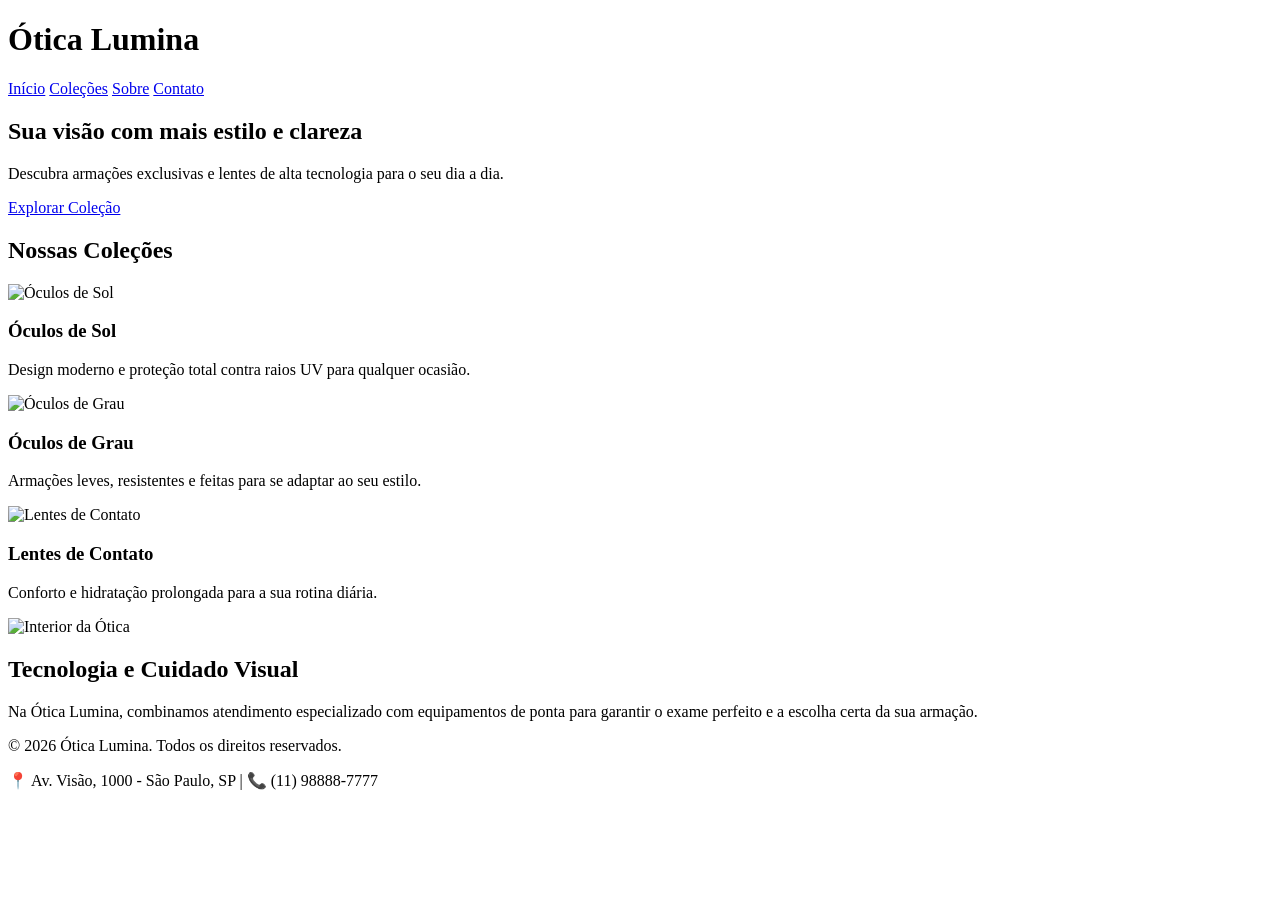
==== index.html @ 1900708f "inicio" ====
<!DOCTYPE html>
<html lang="pt-BR">
<head>
    <meta charset="UTF-8">
    <meta name="viewport" content="width=device-width, initial-scale=1.0">
    <title>Ótica Lumina - Estilo e Visão</title>
    <link rel="stylesheet" href="style.css">
</head>
<body>

    <header class="header">
        <div class="logo">
            <h1>Ótica <span>Lumina</span></h1>
        </div>
        <nav class="nav">
            <a href="#inicio">Início</a>
            <a href="#colecao">Coleções</a>
            <a href="#sobre">Sobre</a>
            <a href="#contato">Contato</a>
        </nav>
    </header>

    <section class="hero" id="inicio">
        <div class="hero-overlay"></div>
        <div class="hero-content">
            <h2>Sua visão com mais estilo e clareza</h2>
            <p>Descubra armações exclusivas e lentes de alta tecnologia para o seu dia a dia.</p>
            <a href="#colecao" class="btn">Explorar Coleção</a>
        </div>
    </section>

    <section class="container" id="colecao">
        <h2 class="title">Nossas Coleções</h2>
        
        <div class="grid-cards">
            <article class="card">
                <div class="card-img-container">
                    <img src="https://images.unsplash.com/photo-1511499767150-a48a237f0083?auto=format&fit=crop&w=600&q=80" alt="Óculos de Sol">
                </div>
                <div class="card-body">
                    <h3>Óculos de Sol</h3>
                    <p>Design moderno e proteção total contra raios UV para qualquer ocasião.</p>
                </div>
            </article>

            <article class="card">
                <div class="card-img-container">
                    <img src="https://images.unsplash.com/photo-1591076482161-42ce6da69f67?auto=format&fit=crop&w=600&q=80" alt="Óculos de Grau">
                </div>
                <div class="card-body">
                    <h3>Óculos de Grau</h3>
                    <p>Armações leves, resistentes e feitas para se adaptar ao seu estilo.</p>
                </div>
            </article>

            <article class="card">
                <div class="card-img-container">
                    <img src="https://images.unsplash.com/photo-1584308666744-24d5c474f2ae?auto=format&fit=crop&w=600&q=80" alt="Lentes de Contato">
                </div>
                <div class="card-body">
                    <h3>Lentes de Contato</h3>
                    <p>Conforto e hidratação prolongada para a sua rotina diária.</p>
                </div>
            </article>
        </div>
    </section>

    <section class="container sobre-section" id="sobre">
        <div class="sobre-img">
            <img src="https://images.unsplash.com/photo-1577803645773-f96470509666?auto=format&fit=crop&w=800&q=80" alt="Interior da Ótica">
        </div>
        <div class="sobre-info">
            <h2>Tecnologia e Cuidado Visual</h2>
            <p>Na Ótica Lumina, combinamos atendimento especializado com equipamentos de ponta para garantir o exame perfeito e a escolha certa da sua armação.</p>
        </div>
    </section>

    <footer class="footer" id="contato">
        <p>&copy; 2026 Ótica Lumina. Todos os direitos reservados.</p>
        <p>📍 Av. Visão, 1000 - São Paulo, SP | 📞 (11) 98888-7777</p>
    </footer>

</body>
</html>
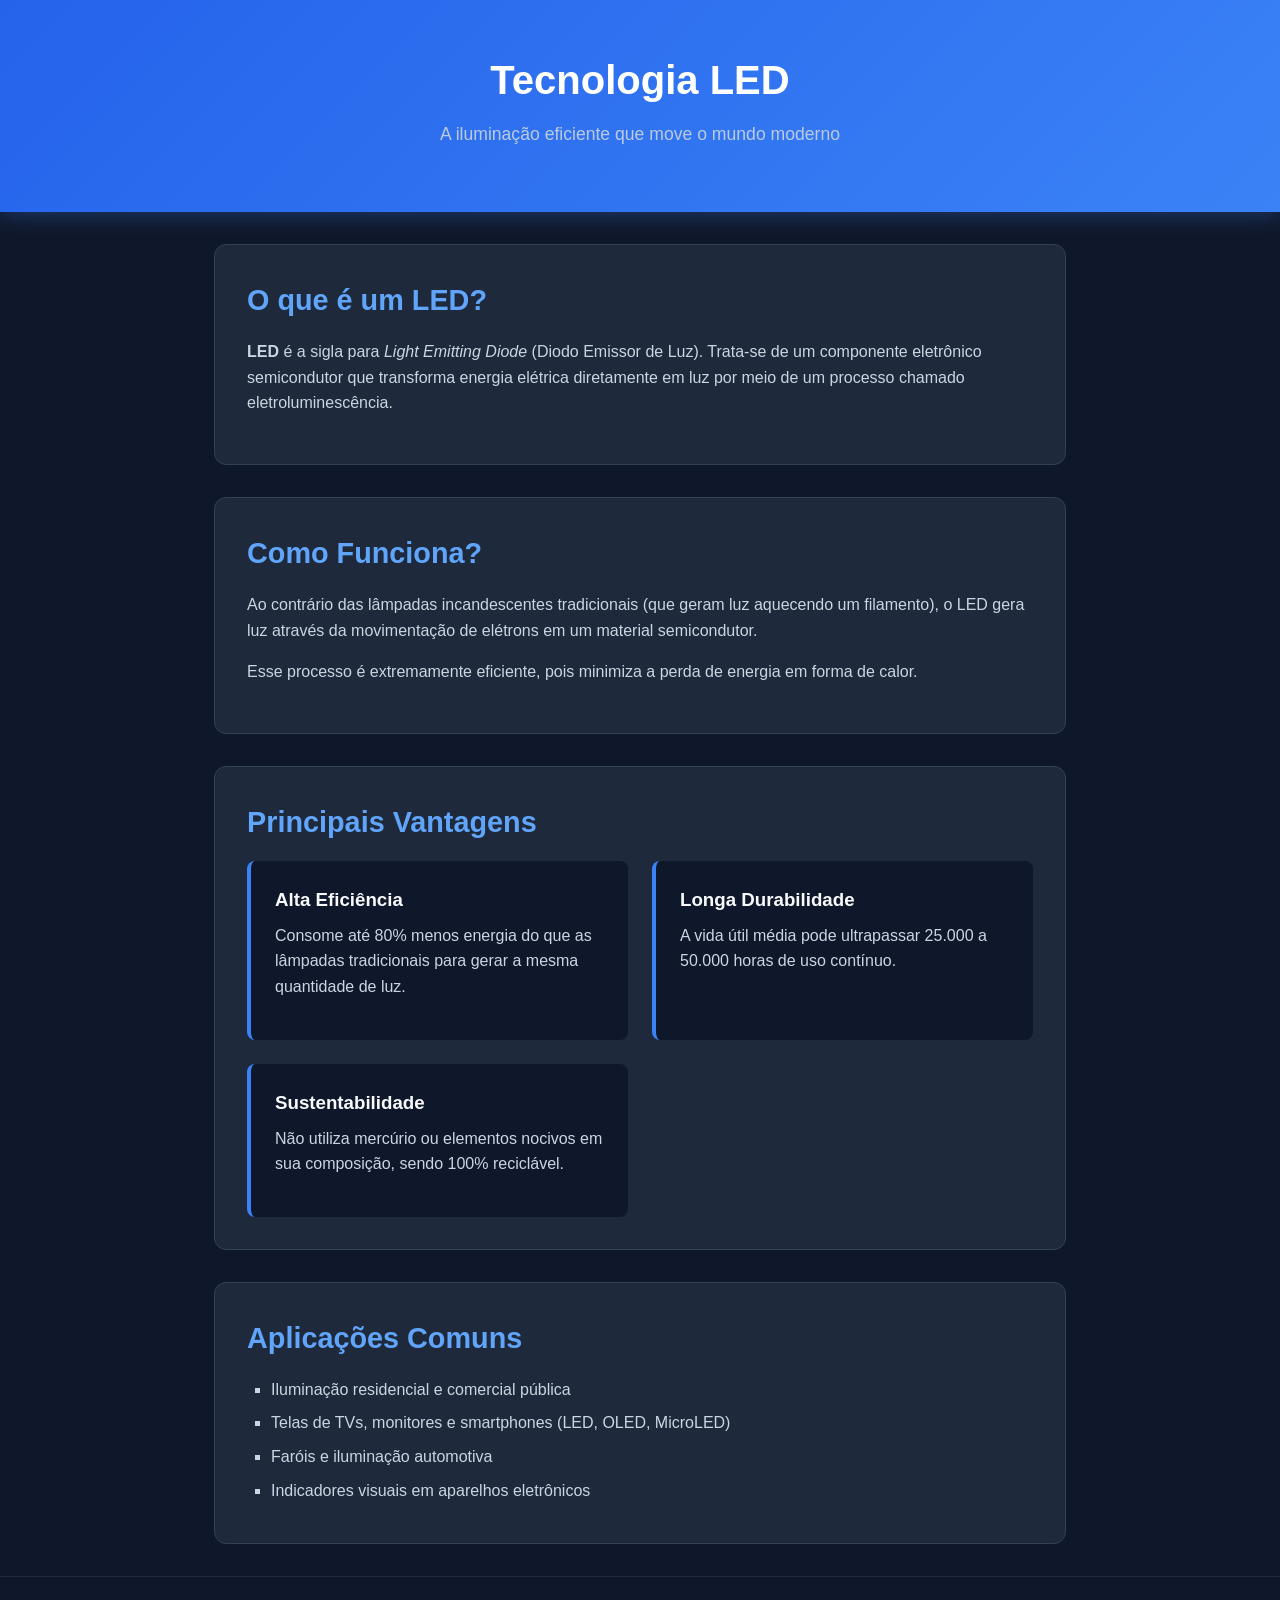
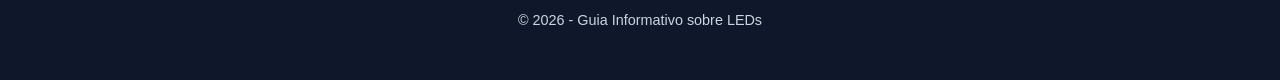
==== commit f0359db1: "inicio" ====
--- a/index.html
+++ b/index.html
@@ -3,81 +3,153 @@
 <head>
     <meta charset="UTF-8">
     <meta name="viewport" content="width=device-width, initial-scale=1.0">
-    <title>Ótica Lumina - Estilo e Visão</title>
-    <link rel="stylesheet" href="style.css">
+    <title>Tudo Sobre LED</title>
+    <style>
+        * {
+            margin: 0;
+            padding: 0;
+            box-sizing: border-box;
+            font-family: 'Segoe UI', Tahoma, Geneva, Verdana, sans-serif;
+        }
+
+        body {
+            background-color: #0f172a;
+            color: #f8fafc;
+            line-height: 1.6;
+        }
+
+        header {
+            background: linear-gradient(135deg, #2563eb, #3b82f6);
+            padding: 3rem 1rem;
+            text-align: center;
+            box-shadow: 0 4px 20px rgba(59, 130, 246, 0.3);
+        }
+
+        header h1 {
+            font-size: 2.5rem;
+            margin-bottom: 0.5rem;
+            color: #ffffff;
+        }
+
+        header p {
+            font-size: 1.1rem;
+            opacity: 0.9;
+        }
+
+        container {
+            max-width: 900px;
+            margin: 2rem auto;
+            padding: 0 1.5rem;
+            display: block;
+        }
+
+        section {
+            background-color: #1e293b;
+            padding: 2rem;
+            margin-bottom: 2rem;
+            border-radius: 12px;
+            border: 1px solid #334155;
+        }
+
+        h2 {
+            color: #60a5fa;
+            margin-bottom: 1rem;
+            font-size: 1.8rem;
+        }
+
+        p {
+            margin-bottom: 1rem;
+            color: #cbd5e1;
+        }
+
+        ul {
+            list-style-type: square;
+            margin-left: 1.5rem;
+            color: #cbd5e1;
+        }
+
+        li {
+            margin-bottom: 0.5rem;
+        }
+
+        .cards-grid {
+            display: grid;
+            grid-template-columns: repeat(auto-fit, minmax(250px, 1fr));
+            gap: 1.5rem;
+            margin-top: 1rem;
+        }
+
+        .card {
+            background-color: #0f172a;
+            padding: 1.5rem;
+            border-radius: 8px;
+            border-left: 4px solid #3b82f6;
+        }
+
+        .card h3 {
+            color: #f8fafc;
+            margin-bottom: 0.5rem;
+        }
+
+        footer {
+            text-align: center;
+            padding: 2rem;
+            color: #64748b;
+            font-size: 0.9rem;
+            border-top: 1px solid #1e293b;
+        }
+    </style>
 </head>
 <body>
 
-    <header class="header">
-        <div class="logo">
-            <h1>Ótica <span>Lumina</span></h1>
-        </div>
-        <nav class="nav">
-            <a href="#inicio">Início</a>
-            <a href="#colecao">Coleções</a>
-            <a href="#sobre">Sobre</a>
-            <a href="#contato">Contato</a>
-        </nav>
+    <header>
+        <h1>Tecnologia LED</h1>
+        <p>A iluminação eficiente que move o mundo moderno</p>
     </header>
 
-    <section class="hero" id="inicio">
-        <div class="hero-overlay"></div>
-        <div class="hero-content">
-            <h2>Sua visão com mais estilo e clareza</h2>
-            <p>Descubra armações exclusivas e lentes de alta tecnologia para o seu dia a dia.</p>
-            <a href="#colecao" class="btn">Explorar Coleção</a>
-        </div>
-    </section>
+    <container>
+        <section>
+            <h2>O que é um LED?</h2>
+            <p><strong>LED</strong> é a sigla para <em>Light Emitting Diode</em> (Diodo Emissor de Luz). Trata-se de um componente eletrônico semicondutor que transforma energia elétrica diretamente em luz por meio de um processo chamado eletroluminescência.</p>
+        </section>
 
-    <section class="container" id="colecao">
-        <h2 class="title">Nossas Coleções</h2>
-        
-        <div class="grid-cards">
-            <article class="card">
-                <div class="card-img-container">
-                    <img src="https://images.unsplash.com/photo-1511499767150-a48a237f0083?auto=format&fit=crop&w=600&q=80" alt="Óculos de Sol">
+        <section>
+            <h2>Como Funciona?</h2>
+            <p>Ao contrário das lâmpadas incandescentes tradicionais (que geram luz aquecendo um filamento), o LED gera luz através da movimentação de elétrons em um material semicondutor.</p>
+            <p>Esse processo é extremamente eficiente, pois minimiza a perda de energia em forma de calor.</p>
+        </section>
+
+        <section>
+            <h2>Principais Vantagens</h2>
+            <div class="cards-grid">
+                <div class="card">
+                    <h3>Alta Eficiência</h3>
+                    <p>Consome até 80% menos energia do que as lâmpadas tradicionais para gerar a mesma quantidade de luz.</p>
                 </div>
-                <div class="card-body">
-                    <h3>Óculos de Sol</h3>
-                    <p>Design moderno e proteção total contra raios UV para qualquer ocasião.</p>
+                <div class="card">
+                    <h3>Longa Durabilidade</h3>
+                    <p>A vida útil média pode ultrapassar 25.000 a 50.000 horas de uso contínuo.</p>
                 </div>
-            </article>
+                <div class="card">
+                    <h3>Sustentabilidade</h3>
+                    <p>Não utiliza mercúrio ou elementos nocivos em sua composição, sendo 100% reciclável.</p>
+                </div>
+            </div>
+        </section>
 
-            <article class="card">
-                <div class="card-img-container">
-                    <img src="https://images.unsplash.com/photo-1591076482161-42ce6da69f67?auto=format&fit=crop&w=600&q=80" alt="Óculos de Grau">
-                </div>
-                <div class="card-body">
-                    <h3>Óculos de Grau</h3>
-                    <p>Armações leves, resistentes e feitas para se adaptar ao seu estilo.</p>
-                </div>
-            </article>
+        <section>
+            <h2>Aplicações Comuns</h2>
+            <ul>
+                <li>Iluminação residencial e comercial pública</li>
+                <li>Telas de TVs, monitores e smartphones (LED, OLED, MicroLED)</li>
+                <li>Faróis e iluminação automotiva</li>
+                <li>Indicadores visuais em aparelhos eletrônicos</li>
+            </ul>
+        </section>
+    </container>
 
-            <article class="card">
-                <div class="card-img-container">
-                    <img src="https://images.unsplash.com/photo-1584308666744-24d5c474f2ae?auto=format&fit=crop&w=600&q=80" alt="Lentes de Contato">
-                </div>
-                <div class="card-body">
-                    <h3>Lentes de Contato</h3>
-                    <p>Conforto e hidratação prolongada para a sua rotina diária.</p>
-                </div>
-            </article>
-        </div>
-    </section>
-
-    <section class="container sobre-section" id="sobre">
-        <div class="sobre-img">
-            <img src="https://images.unsplash.com/photo-1577803645773-f96470509666?auto=format&fit=crop&w=800&q=80" alt="Interior da Ótica">
-        </div>
-        <div class="sobre-info">
-            <h2>Tecnologia e Cuidado Visual</h2>
-            <p>Na Ótica Lumina, combinamos atendimento especializado com equipamentos de ponta para garantir o exame perfeito e a escolha certa da sua armação.</p>
-        </div>
-    </section>
-
-    <footer class="footer" id="contato">
-        <p>&copy; 2026 Ótica Lumina. Todos os direitos reservados.</p>
-        <p>📍 Av. Visão, 1000 - São Paulo, SP | 📞 (11) 98888-7777</p>
+    <footer>
+        <p>&copy; 2026 - Guia Informativo sobre LEDs</p>
     </footer>
 
 </body>
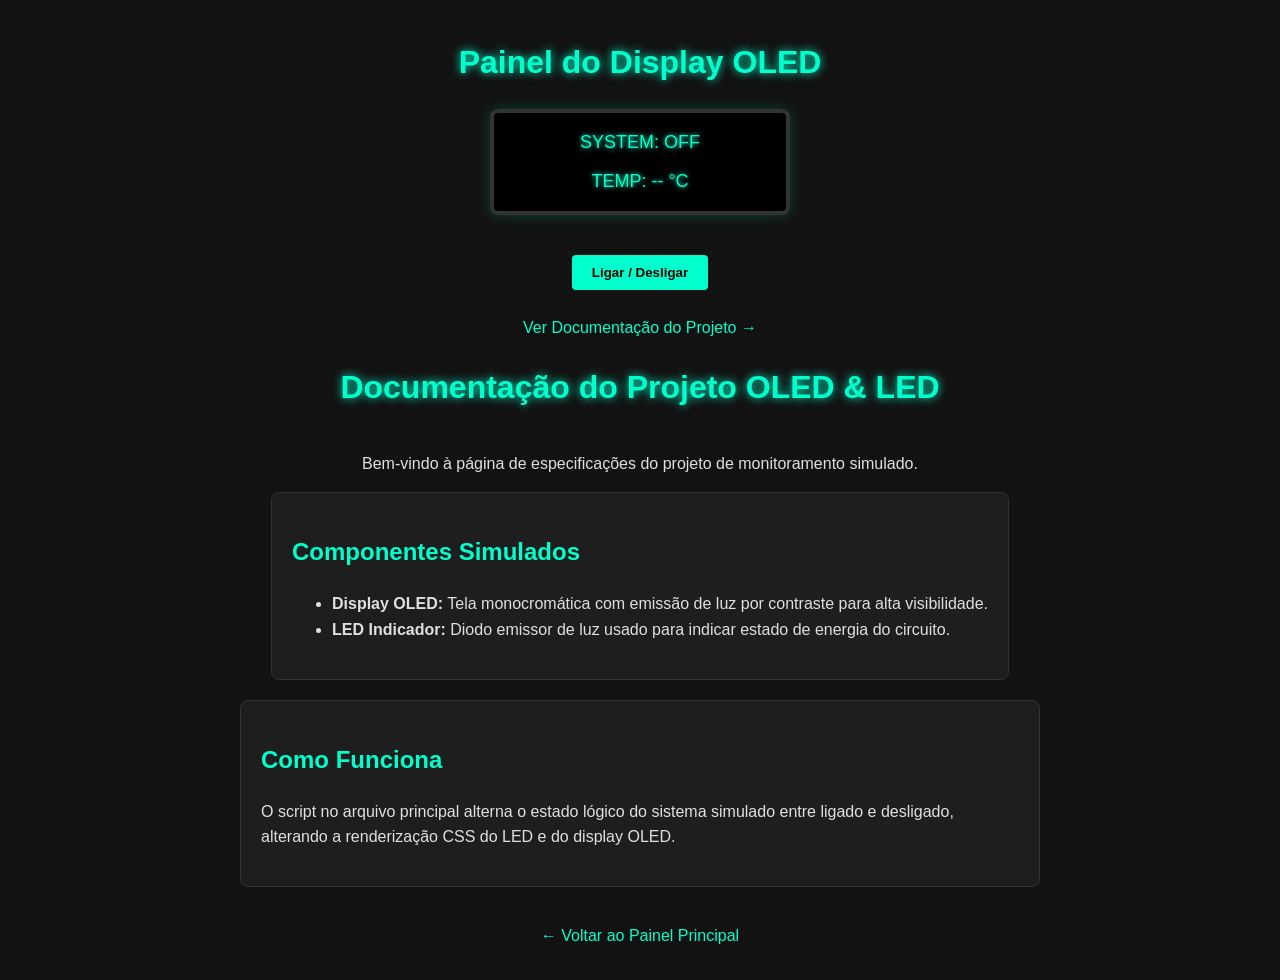
==== commit 064c5e8f: "inicio" ====
--- a/index.html
+++ b/index.html
@@ -1,156 +1,192 @@
 <!DOCTYPE html>
 <html lang="pt-BR">
 <head>
-    <meta charset="UTF-8">
-    <meta name="viewport" content="width=device-width, initial-scale=1.0">
-    <title>Tudo Sobre LED</title>
-    <style>
-        * {
-            margin: 0;
-            padding: 0;
-            box-sizing: border-box;
-            font-family: 'Segoe UI', Tahoma, Geneva, Verdana, sans-serif;
-        }
+  <meta charset="UTF-8">
+  <meta name="viewport" content="width=device-width, initial-scale=1.0">
+  <title>Simulador LED / OLED</title>
+  <style>
+    body {
+      background-color: #121212;
+      color: #ffffff;
+      font-family: 'Courier New', Courier, monospace;
+      display: flex;
+      flex-direction: column;
+      align-items: center;
+      justify-content: center;
+      height: 100vh;
+      margin: 0;
+    }
 
-        body {
-            background-color: #0f172a;
-            color: #f8fafc;
-            line-height: 1.6;
-        }
+    h1 {
+      color: #00ffcc;
+      text-shadow: 0 0 10px #00ffcc;
+    }
 
-        header {
-            background: linear-gradient(135deg, #2563eb, #3b82f6);
-            padding: 3rem 1rem;
-            text-align: center;
-            box-shadow: 0 4px 20px rgba(59, 130, 246, 0.3);
-        }
+    /* Simulação da Tela OLED */
+    .oled-screen {
+      width: 300px;
+      height: 150px;
+      background-color: #000000;
+      border: 4px solid #333;
+      border-radius: 8px;
+      box-shadow: 0 0 15px rgba(0, 255, 204, 0.2);
+      display: flex;
+      flex-direction: column;
+      justify-content: center;
+      align-items: center;
+      padding: 10px;
+      box-sizing: border-box;
+    }
 
-        header h1 {
-            font-size: 2.5rem;
-            margin-bottom: 0.5rem;
-            color: #ffffff;
-        }
+    .oled-text {
+      color: #00ffcc;
+      font-size: 18px;
+      text-shadow: 0 0 5px #00ffcc;
+      margin: 5px 0;
+    }
 
-        header p {
-            font-size: 1.1rem;
-            opacity: 0.9;
-        }
+    /* Simulação do LED */
+    .led-indicator {
+      width: 25px;
+      height: 25px;
+      border-radius: 50%;
+      background-color: #333;
+      margin-top: 15px;
+      transition: background-color 0.3s, box-shadow 0.3s;
+    }
 
-        container {
-            max-width: 900px;
-            margin: 2rem auto;
-            padding: 0 1.5rem;
-            display: block;
-        }
+    .led-on {
+      background-color: #ff0055;
+      box-shadow: 0 0 15px #ff0055, 0 0 30px #ff0055;
+    }
 
-        section {
-            background-color: #1e293b;
-            padding: 2rem;
-            margin-bottom: 2rem;
-            border-radius: 12px;
-            border: 1px solid #334155;
-        }
+    .controls {
+      margin-top: 20px;
+    }
 
-        h2 {
-            color: #60a5fa;
-            margin-bottom: 1rem;
-            font-size: 1.8rem;
-        }
+    button {
+      background-color: #00ffcc;
+      border: none;
+      color: #000;
+      padding: 10px 20px;
+      font-weight: bold;
+      cursor: pointer;
+      border-radius: 4px;
+      margin: 5px;
+    }
 
-        p {
-            margin-bottom: 1rem;
-            color: #cbd5e1;
-        }
+    button:hover {
+      background-color: #00cca3;
+    }
 
-        ul {
-            list-style-type: square;
-            margin-left: 1.5rem;
-            color: #cbd5e1;
-        }
-
-        li {
-            margin-bottom: 0.5rem;
-        }
-
-        .cards-grid {
-            display: grid;
-            grid-template-columns: repeat(auto-fit, minmax(250px, 1fr));
-            gap: 1.5rem;
-            margin-top: 1rem;
-        }
-
-        .card {
-            background-color: #0f172a;
-            padding: 1.5rem;
-            border-radius: 8px;
-            border-left: 4px solid #3b82f6;
-        }
-
-        .card h3 {
-            color: #f8fafc;
-            margin-bottom: 0.5rem;
-        }
-
-        footer {
-            text-align: center;
-            padding: 2rem;
-            color: #64748b;
-            font-size: 0.9rem;
-            border-top: 1px solid #1e293b;
-        }
-    </style>
+    a {
+      color: #888;
+      margin-top: 20px;
+      text-decoration: none;
+    }
+    
+    a:hover {
+      color: #fff;
+    }
+  </style>
 </head>
 <body>
 
-    <header>
-        <h1>Tecnologia LED</h1>
-        <p>A iluminação eficiente que move o mundo moderno</p>
-    </header>
+  <h1>Painel do Display OLED</h1>
 
-    <container>
-        <section>
-            <h2>O que é um LED?</h2>
-            <p><strong>LED</strong> é a sigla para <em>Light Emitting Diode</em> (Diodo Emissor de Luz). Trata-se de um componente eletrônico semicondutor que transforma energia elétrica diretamente em luz por meio de um processo chamado eletroluminescência.</p>
-        </section>
+  <div class="oled-screen">
+    <div class="oled-text" id="status-text">SYSTEM: OFF</div>
+    <div class="oled-text" id="temp-text">TEMP: -- °C</div>
+  </div>
 
-        <section>
-            <h2>Como Funciona?</h2>
-            <p>Ao contrário das lâmpadas incandescentes tradicionais (que geram luz aquecendo um filamento), o LED gera luz através da movimentação de elétrons em um material semicondutor.</p>
-            <p>Esse processo é extremamente eficiente, pois minimiza a perda de energia em forma de calor.</p>
-        </section>
+  <div class="led-indicator" id="led"></div>
 
-        <section>
-            <h2>Principais Vantagens</h2>
-            <div class="cards-grid">
-                <div class="card">
-                    <h3>Alta Eficiência</h3>
-                    <p>Consome até 80% menos energia do que as lâmpadas tradicionais para gerar a mesma quantidade de luz.</p>
-                </div>
-                <div class="card">
-                    <h3>Longa Durabilidade</h3>
-                    <p>A vida útil média pode ultrapassar 25.000 a 50.000 horas de uso contínuo.</p>
-                </div>
-                <div class="card">
-                    <h3>Sustentabilidade</h3>
-                    <p>Não utiliza mercúrio ou elementos nocivos em sua composição, sendo 100% reciclável.</p>
-                </div>
-            </div>
-        </section>
+  <div class="controls">
+    <button onclick="toggleSystem()">Ligar / Desligar</button>
+  </div>
 
-        <section>
-            <h2>Aplicações Comuns</h2>
-            <ul>
-                <li>Iluminação residencial e comercial pública</li>
-                <li>Telas de TVs, monitores e smartphones (LED, OLED, MicroLED)</li>
-                <li>Faróis e iluminação automotiva</li>
-                <li>Indicadores visuais em aparelhos eletrônicos</li>
-            </ul>
-        </section>
-    </container>
+  <a href="docs.html">Ver Documentação do Projeto →</a>
 
-    <footer>
-        <p>&copy; 2026 - Guia Informativo sobre LEDs</p>
-    </footer>
+  <script>
+    let isOn = false;
+
+    function toggleSystem() {
+      isOn = !isOn;
+      const statusText = document.getElementById('status-text');
+      const tempText = document.getElementById('temp-text');
+      const led = document.getElementById('led');
+
+      if (isOn) {
+        statusText.innerText = "SYSTEM: READY";
+        tempText.innerText = "TEMP: 24.5 °C";
+        led.classList.add('led-on');
+      } else {
+        statusText.innerText = "SYSTEM: OFF";
+        tempText.innerText = "TEMP: -- °C";
+        led.classList.remove('led-on');
+      }
+    }
+  </script>
+</body>
+</html>
+<!DOCTYPE html>
+<html lang="pt-BR">
+<head>
+  <meta charset="UTF-8">
+  <meta name="viewport" content="width=device-width, initial-scale=1.0">
+  <title>Documentação - Projeto LED/OLED</title>
+  <style>
+    body {
+      background-color: #121212;
+      color: #e0e0e0;
+      font-family: Arial, sans-serif;
+      max-width: 800px;
+      margin: 40px auto;
+      padding: 0 20px;
+      line-height: 1.6;
+    }
+
+    h1, h2 {
+      color: #00ffcc;
+    }
+
+    .card {
+      background-color: #1e1e1e;
+      border: 1px solid #333;
+      padding: 20px;
+      border-radius: 8px;
+      margin-bottom: 20px;
+    }
+
+    a {
+      color: #00ffcc;
+      text-decoration: none;
+    }
+
+    a:hover {
+      text-decoration: underline;
+    }
+  </style>
+</head>
+<body>
+
+  <h1>Documentação do Projeto OLED & LED</h1>
+  <p>Bem-vindo à página de especificações do projeto de monitoramento simulado.</p>
+
+  <div class="card">
+    <h2>Componentes Simulados</h2>
+    <ul>
+      <li><strong>Display OLED:</strong> Tela monocromática com emissão de luz por contraste para alta visibilidade.</li>
+      <li><strong>LED Indicador:</strong> Diodo emissor de luz usado para indicar estado de energia do circuito.</li>
+    </ul>
+  </div>
+
+  <div class="card">
+    <h2>Como Funciona</h2>
+    <p>O script no arquivo principal alterna o estado lógico do sistema simulado entre ligado e desligado, alterando a renderização CSS do LED e do display OLED.</p>
+  </div>
+
+  <p><a href="index.html">← Voltar ao Painel Principal</a></p>
 
 </body>
 </html>
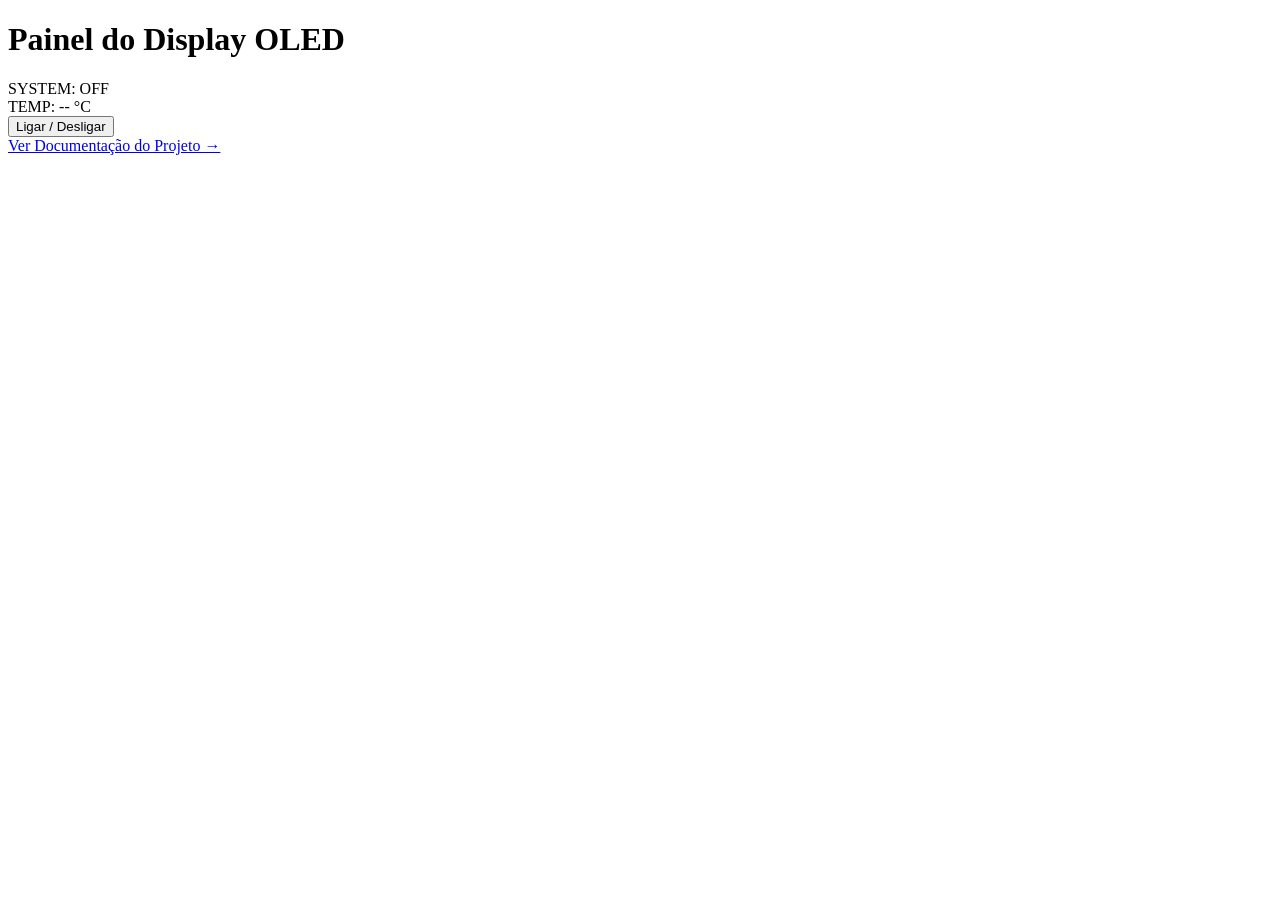
==== commit 39cc9887: "inicio" ====
--- a/index.html
+++ b/index.html
@@ -4,91 +4,7 @@
   <meta charset="UTF-8">
   <meta name="viewport" content="width=device-width, initial-scale=1.0">
   <title>Simulador LED / OLED</title>
-  <style>
-    body {
-      background-color: #121212;
-      color: #ffffff;
-      font-family: 'Courier New', Courier, monospace;
-      display: flex;
-      flex-direction: column;
-      align-items: center;
-      justify-content: center;
-      height: 100vh;
-      margin: 0;
-    }
-
-    h1 {
-      color: #00ffcc;
-      text-shadow: 0 0 10px #00ffcc;
-    }
-
-    /* Simulação da Tela OLED */
-    .oled-screen {
-      width: 300px;
-      height: 150px;
-      background-color: #000000;
-      border: 4px solid #333;
-      border-radius: 8px;
-      box-shadow: 0 0 15px rgba(0, 255, 204, 0.2);
-      display: flex;
-      flex-direction: column;
-      justify-content: center;
-      align-items: center;
-      padding: 10px;
-      box-sizing: border-box;
-    }
-
-    .oled-text {
-      color: #00ffcc;
-      font-size: 18px;
-      text-shadow: 0 0 5px #00ffcc;
-      margin: 5px 0;
-    }
-
-    /* Simulação do LED */
-    .led-indicator {
-      width: 25px;
-      height: 25px;
-      border-radius: 50%;
-      background-color: #333;
-      margin-top: 15px;
-      transition: background-color 0.3s, box-shadow 0.3s;
-    }
-
-    .led-on {
-      background-color: #ff0055;
-      box-shadow: 0 0 15px #ff0055, 0 0 30px #ff0055;
-    }
-
-    .controls {
-      margin-top: 20px;
-    }
-
-    button {
-      background-color: #00ffcc;
-      border: none;
-      color: #000;
-      padding: 10px 20px;
-      font-weight: bold;
-      cursor: pointer;
-      border-radius: 4px;
-      margin: 5px;
-    }
-
-    button:hover {
-      background-color: #00cca3;
-    }
-
-    a {
-      color: #888;
-      margin-top: 20px;
-      text-decoration: none;
-    }
-    
-    a:hover {
-      color: #fff;
-    }
-  </style>
+  <link rel="stylesheet" href="style.css">
 </head>
 <body>
 
@@ -102,91 +18,11 @@
   <div class="led-indicator" id="led"></div>
 
   <div class="controls">
-    <button onclick="toggleSystem()">Ligar / Desligar</button>
+    <button id="toggle-btn">Ligar / Desligar</button>
   </div>
 
-  <a href="docs.html">Ver Documentação do Projeto →</a>
+  <a href="docs.html" class="link-docs">Ver Documentação do Projeto →</a>
 
-  <script>
-    let isOn = false;
-
-    function toggleSystem() {
-      isOn = !isOn;
-      const statusText = document.getElementById('status-text');
-      const tempText = document.getElementById('temp-text');
-      const led = document.getElementById('led');
-
-      if (isOn) {
-        statusText.innerText = "SYSTEM: READY";
-        tempText.innerText = "TEMP: 24.5 °C";
-        led.classList.add('led-on');
-      } else {
-        statusText.innerText = "SYSTEM: OFF";
-        tempText.innerText = "TEMP: -- °C";
-        led.classList.remove('led-on');
-      }
-    }
-  </script>
-</body>
-</html>
-<!DOCTYPE html>
-<html lang="pt-BR">
-<head>
-  <meta charset="UTF-8">
-  <meta name="viewport" content="width=device-width, initial-scale=1.0">
-  <title>Documentação - Projeto LED/OLED</title>
-  <style>
-    body {
-      background-color: #121212;
-      color: #e0e0e0;
-      font-family: Arial, sans-serif;
-      max-width: 800px;
-      margin: 40px auto;
-      padding: 0 20px;
-      line-height: 1.6;
-    }
-
-    h1, h2 {
-      color: #00ffcc;
-    }
-
-    .card {
-      background-color: #1e1e1e;
-      border: 1px solid #333;
-      padding: 20px;
-      border-radius: 8px;
-      margin-bottom: 20px;
-    }
-
-    a {
-      color: #00ffcc;
-      text-decoration: none;
-    }
-
-    a:hover {
-      text-decoration: underline;
-    }
-  </style>
-</head>
-<body>
-
-  <h1>Documentação do Projeto OLED & LED</h1>
-  <p>Bem-vindo à página de especificações do projeto de monitoramento simulado.</p>
-
-  <div class="card">
-    <h2>Componentes Simulados</h2>
-    <ul>
-      <li><strong>Display OLED:</strong> Tela monocromática com emissão de luz por contraste para alta visibilidade.</li>
-      <li><strong>LED Indicador:</strong> Diodo emissor de luz usado para indicar estado de energia do circuito.</li>
-    </ul>
-  </div>
-
-  <div class="card">
-    <h2>Como Funciona</h2>
-    <p>O script no arquivo principal alterna o estado lógico do sistema simulado entre ligado e desligado, alterando a renderização CSS do LED e do display OLED.</p>
-  </div>
-
-  <p><a href="index.html">← Voltar ao Painel Principal</a></p>
-
+  <script src="script.js"></script>
 </body>
 </html>
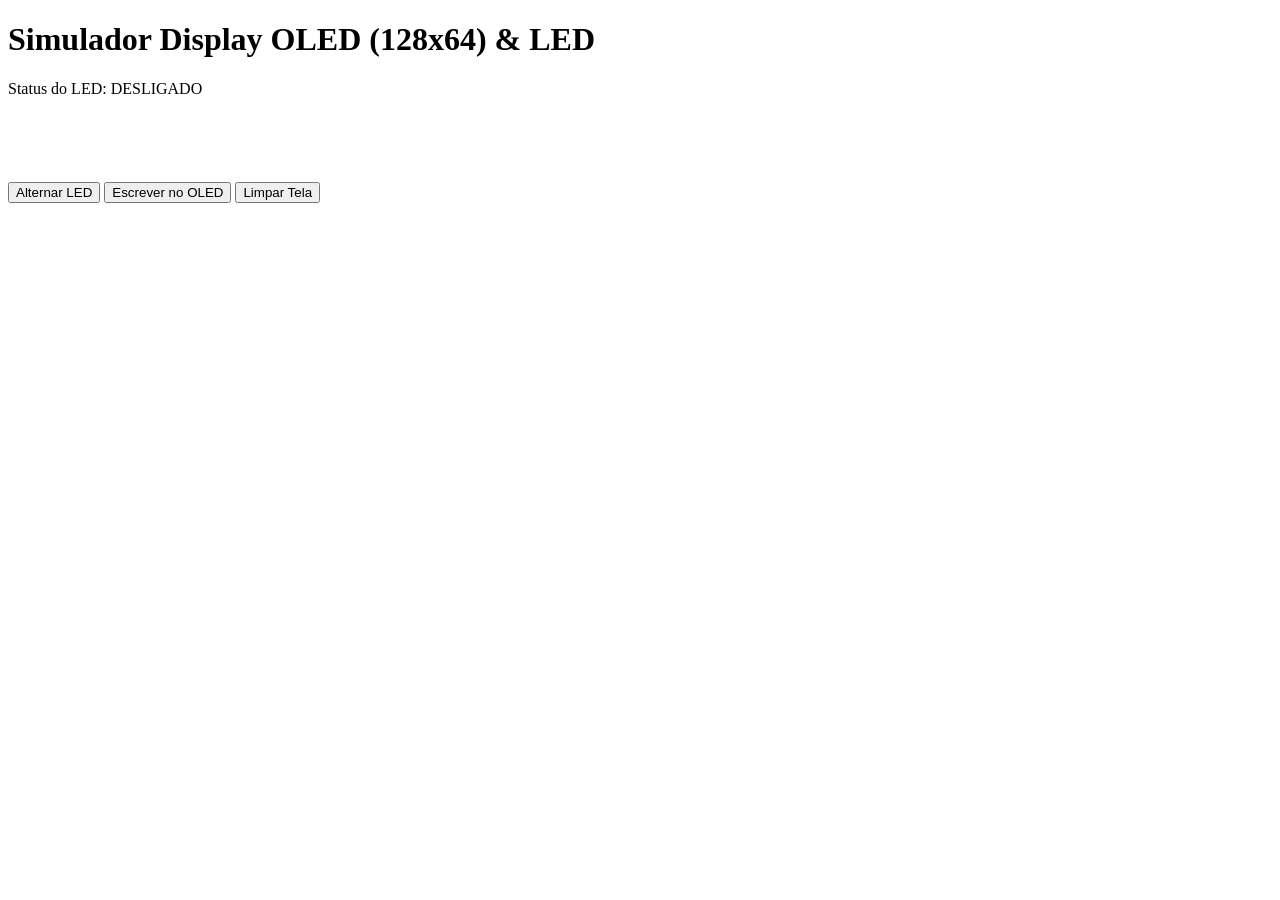
==== commit 5e6d9b2e: "." ====
--- a/index.html
+++ b/index.html
@@ -3,25 +3,30 @@
 <head>
   <meta charset="UTF-8">
   <meta name="viewport" content="width=device-width, initial-scale=1.0">
-  <title>Simulador LED / OLED</title>
+  <title>Simulador OLED & LED</title>
   <link rel="stylesheet" href="style.css">
 </head>
 <body>
+  <h1>Simulador Display OLED (128x64) & LED</h1>
 
-  <h1>Painel do Display OLED</h1>
+  <div class="container">
+    <!-- LED Físico Simulado -->
+    <div class="led-box">
+      <div id="led" class="led-off"></div>
+      <p>Status do LED: <span id="led-status">DESLIGADO</span></p>
+    </div>
 
-  <div class="oled-screen">
-    <div class="oled-text" id="status-text">SYSTEM: OFF</div>
-    <div class="oled-text" id="temp-text">TEMP: -- °C</div>
+    <!-- Tela OLED Simulada -->
+    <div class="oled-box">
+      <canvas id="oledScreen" width="128" height="64"></canvas>
+    </div>
   </div>
 
-  <div class="led-indicator" id="led"></div>
-
   <div class="controls">
-    <button id="toggle-btn">Ligar / Desligar</button>
+    <button onclick="toggleLED()">Alternar LED</button>
+    <button onclick="drawOLEDText()">Escrever no OLED</button>
+    <button onclick="clearOLED()">Limpar Tela</button>
   </div>
-
-  <a href="docs.html" class="link-docs">Ver Documentação do Projeto →</a>
 
   <script src="script.js"></script>
 </body>
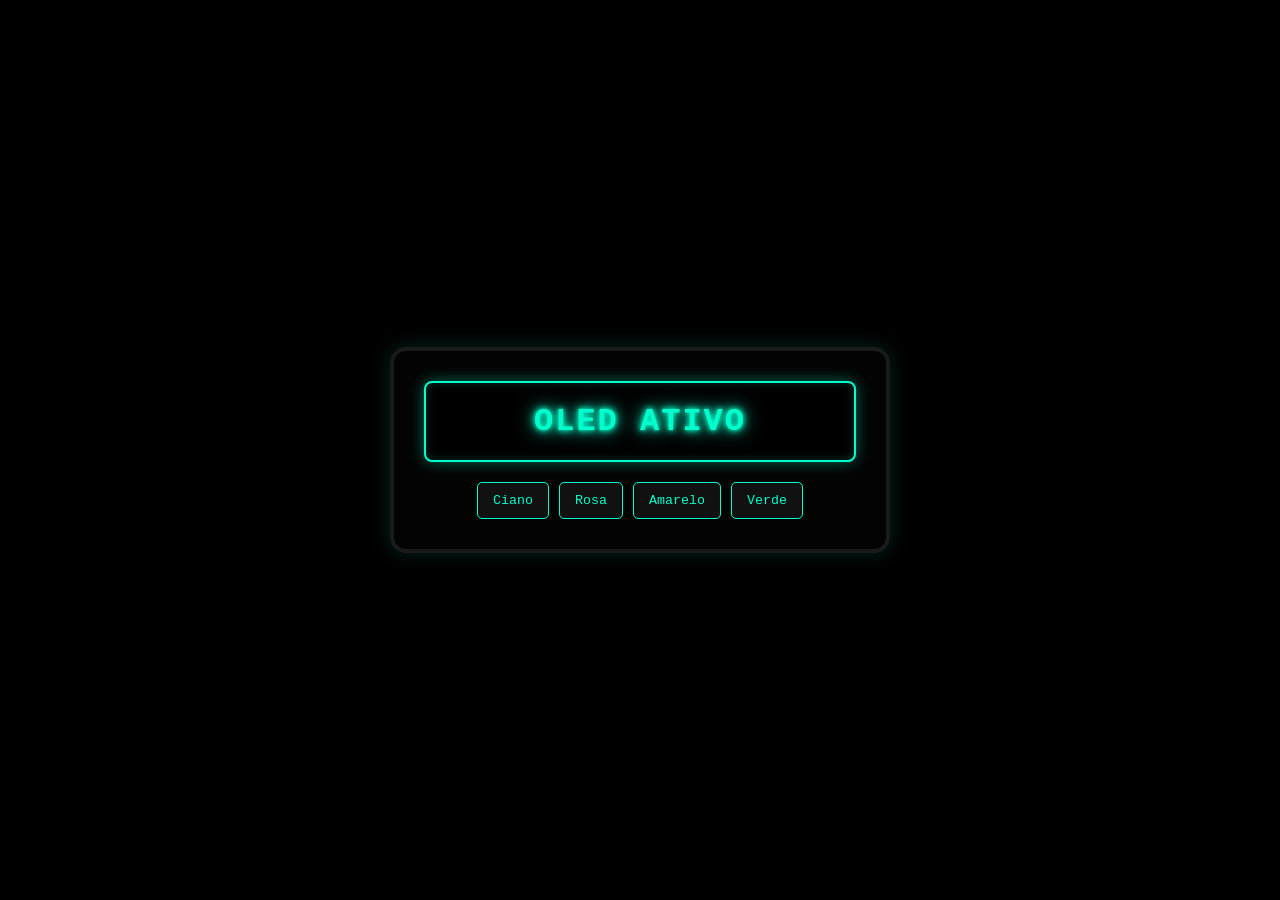
==== commit d9cc889b: "." ====
--- a/index.html
+++ b/index.html
@@ -3,31 +3,104 @@
 <head>
   <meta charset="UTF-8">
   <meta name="viewport" content="width=device-width, initial-scale=1.0">
-  <title>Simulador OLED & LED</title>
-  <link rel="stylesheet" href="style.css">
+  <title>Painel LED OLED</title>
+  <style>
+    * {
+      box-sizing: border-box;
+      margin: 0;
+      padding: 0;
+    }
+
+    body {
+      background-color: #000000; /* Preto absoluto para efeito OLED */
+      color: #ffffff;
+      font-family: 'Courier New', Courier, monospace;
+      display: flex;
+      flex-direction: column;
+      align-items: center;
+      justify-content: center;
+      min-height: 100vh;
+    }
+
+    .oled-container {
+      border: 4px solid #1a1a1a;
+      border-radius: 16px;
+      padding: 30px;
+      background-color: #030303;
+      box-shadow: 0 0 20px rgba(0, 255, 204, 0.15);
+      text-align: center;
+      max-width: 500px;
+      width: 90%;
+    }
+
+    /* Efeito de matriz de pontos do LED */
+    .led-screen {
+      background-color: #000;
+      border: 2px solid #00ffcc;
+      border-radius: 8px;
+      padding: 20px;
+      margin-bottom: 20px;
+      box-shadow: 0 0 15px rgba(0, 255, 204, 0.4), inset 0 0 10px rgba(0, 255, 204, 0.2);
+    }
+
+    .led-text {
+      font-size: 2rem;
+      font-weight: bold;
+      color: #00ffcc;
+      text-shadow: 0 0 5px #00ffcc, 0 0 10px #00ffcc, 0 0 20px #00ffcc;
+      letter-spacing: 2px;
+    }
+
+    .controls {
+      display: flex;
+      gap: 10px;
+      justify-content: center;
+    }
+
+    button {
+      background-color: #111;
+      color: #00ffcc;
+      border: 1px solid #00ffcc;
+      padding: 10px 15px;
+      border-radius: 5px;
+      cursor: pointer;
+      font-family: inherit;
+      transition: all 0.2s ease;
+    }
+
+    button:hover {
+      background-color: #00ffcc;
+      color: #000;
+      box-shadow: 0 0 10px #00ffcc;
+    }
+  </style>
 </head>
 <body>
-  <h1>Simulador Display OLED (128x64) & LED</h1>
 
-  <div class="container">
-    <!-- LED Físico Simulado -->
-    <div class="led-box">
-      <div id="led" class="led-off"></div>
-      <p>Status do LED: <span id="led-status">DESLIGADO</span></p>
+  <div class="oled-container">
+    <div class="led-screen">
+      <div id="display" class="led-text">OLED ATIVO</div>
     </div>
 
-    <!-- Tela OLED Simulada -->
-    <div class="oled-box">
-      <canvas id="oledScreen" width="128" height="64"></canvas>
+    <div class="controls">
+      <button onclick="mudarCor('#00ffcc')">Ciano</button>
+      <button onclick="mudarCor('#ff0055')">Rosa</button>
+      <button onclick="mudarCor('#ffcc00')">Amarelo</button>
+      <button onclick="mudarCor('#00ff00')">Verde</button>
     </div>
   </div>
 
-  <div class="controls">
-    <button onclick="toggleLED()">Alternar LED</button>
-    <button onclick="drawOLEDText()">Escrever no OLED</button>
-    <button onclick="clearOLED()">Limpar Tela</button>
-  </div>
+  <script>
+    function mudarCor(cor) {
+      const display = document.getElementById('display');
+      const screen = document.querySelector('.led-screen');
 
-  <script src="script.js"></script>
+      display.style.color = cor;
+      display.style.textShadow = `0 0 5px ${cor}, 0 0 10px ${cor}, 0 0 20px ${cor}`;
+      screen.style.borderColor = cor;
+      screen.style.boxShadow = `0 0 15px ${cor}66, inset 0 0 10px ${cor}33`;
+    }
+  </script>
+
 </body>
 </html>
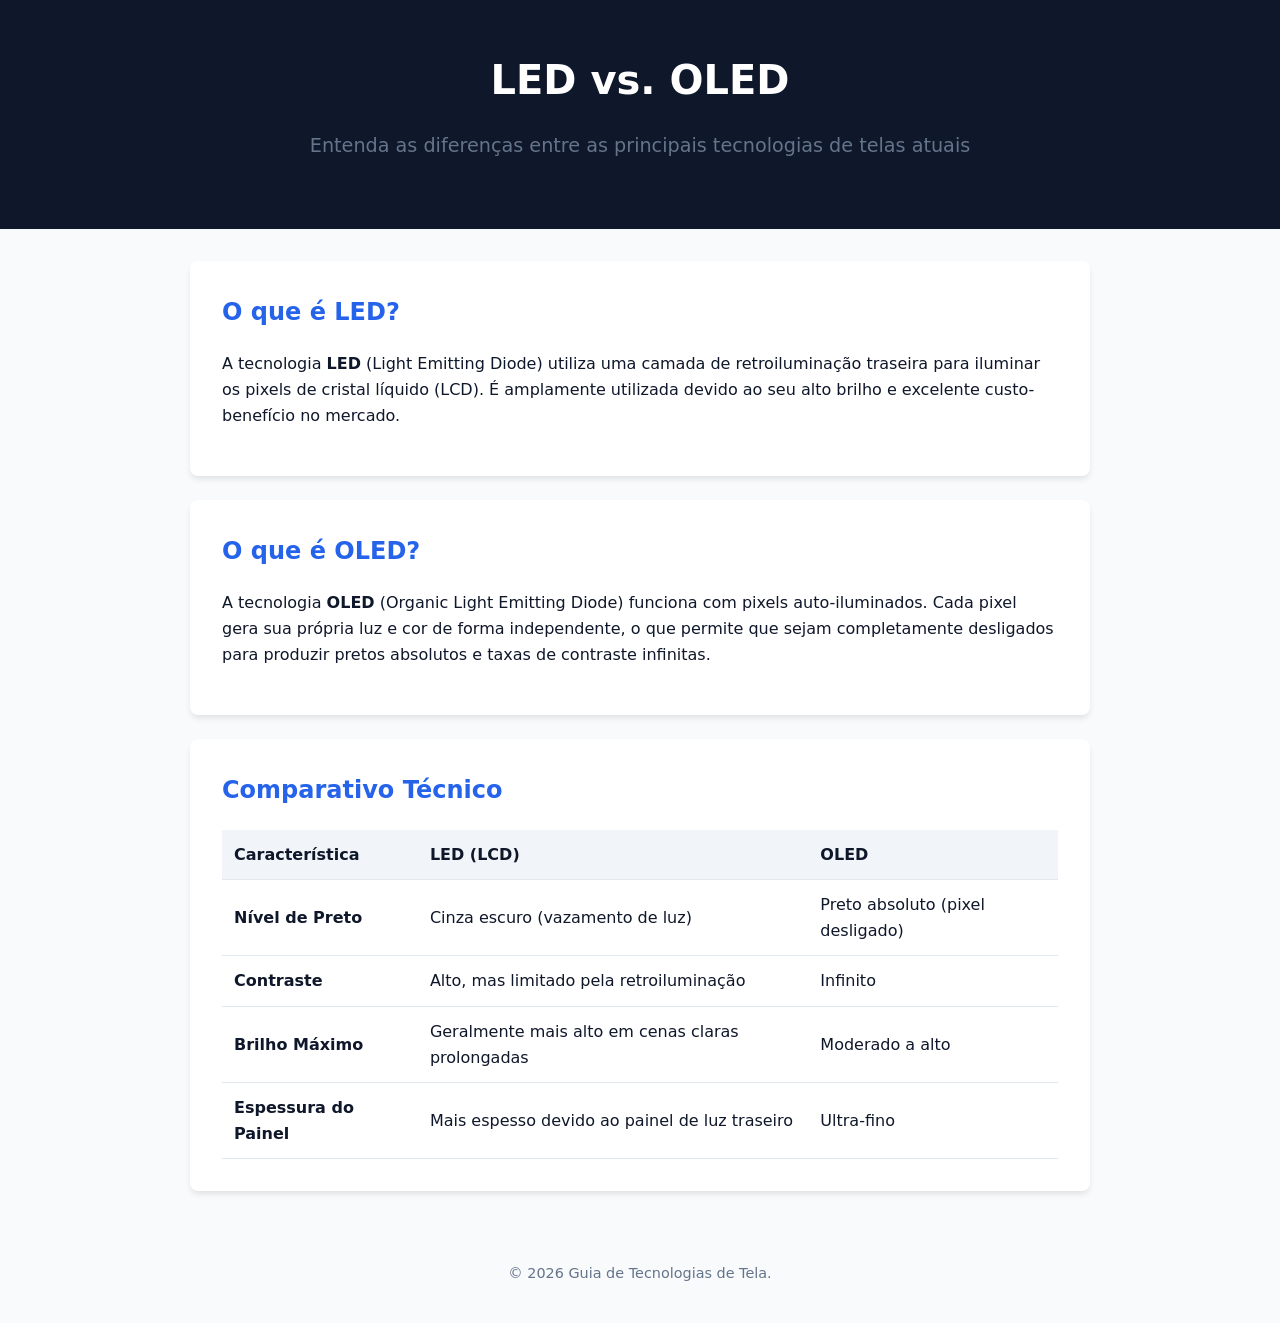
==== commit 3aec8419: "f" ====
--- a/index.html
+++ b/index.html
@@ -1,106 +1,115 @@
 <!DOCTYPE html>
 <html lang="pt-BR">
 <head>
-  <meta charset="UTF-8">
-  <meta name="viewport" content="width=device-width, initial-scale=1.0">
-  <title>Painel LED OLED</title>
-  <style>
-    * {
-      box-sizing: border-box;
-      margin: 0;
-      padding: 0;
-    }
-
-    body {
-      background-color: #000000; /* Preto absoluto para efeito OLED */
-      color: #ffffff;
-      font-family: 'Courier New', Courier, monospace;
-      display: flex;
-      flex-direction: column;
-      align-items: center;
-      justify-content: center;
-      min-height: 100vh;
-    }
-
-    .oled-container {
-      border: 4px solid #1a1a1a;
-      border-radius: 16px;
-      padding: 30px;
-      background-color: #030303;
-      box-shadow: 0 0 20px rgba(0, 255, 204, 0.15);
-      text-align: center;
-      max-width: 500px;
-      width: 90%;
-    }
-
-    /* Efeito de matriz de pontos do LED */
-    .led-screen {
-      background-color: #000;
-      border: 2px solid #00ffcc;
-      border-radius: 8px;
-      padding: 20px;
-      margin-bottom: 20px;
-      box-shadow: 0 0 15px rgba(0, 255, 204, 0.4), inset 0 0 10px rgba(0, 255, 204, 0.2);
-    }
-
-    .led-text {
-      font-size: 2rem;
-      font-weight: bold;
-      color: #00ffcc;
-      text-shadow: 0 0 5px #00ffcc, 0 0 10px #00ffcc, 0 0 20px #00ffcc;
-      letter-spacing: 2px;
-    }
-
-    .controls {
-      display: flex;
-      gap: 10px;
-      justify-content: center;
-    }
-
-    button {
-      background-color: #111;
-      color: #00ffcc;
-      border: 1px solid #00ffcc;
-      padding: 10px 15px;
-      border-radius: 5px;
-      cursor: pointer;
-      font-family: inherit;
-      transition: all 0.2s ease;
-    }
-
-    button:hover {
-      background-color: #00ffcc;
-      color: #000;
-      box-shadow: 0 0 10px #00ffcc;
-    }
-  </style>
+    <meta charset="UTF-8">
+    <meta name="viewport" content="width=device-width, initial-scale=1.0">
+    <title>Tecnologia LED vs OLED</title>
+    <style>
+        :root {
+            --primary: #2563eb;
+            --dark: #0f172a;
+            --light: #f8fafc;
+            --gray: #64748b;
+        }
+        body {
+            font-family: system-ui, -apple-system, sans-serif;
+            margin: 0;
+            padding: 0;
+            background-color: var(--light);
+            color: var(--dark);
+            line-height: 1.6;
+        }
+        header {
+            background: var(--dark);
+            color: white;
+            text-align: center;
+            padding: 3rem 1rem;
+        }
+        header h1 { margin: 0 0 0.5rem 0; font-size: 2.5rem; }
+        header p { color: var(--gray); font-size: 1.2rem; }
+        main {
+            max-width: 900px;
+            margin: 2rem auto;
+            padding: 0 1rem;
+        }
+        section {
+            background: white;
+            padding: 2rem;
+            margin-bottom: 1.5rem;
+            border-radius: 8px;
+            box-shadow: 0 4px 6px -1px rgb(0 0 0 / 0.1);
+        }
+        h2 { color: var(--primary); margin-top: 0; }
+        table {
+            width: 100%;
+            border-collapse: collapse;
+            margin-top: 1rem;
+        }
+        th, td {
+            padding: 12px;
+            text-align: left;
+            border-bottom: 1px solid #e2e8f0;
+        }
+        th { background-color: #f1f5f9; }
+        footer {
+            text-align: center;
+            padding: 1.5rem;
+            color: var(--gray);
+            font-size: 0.9rem;
+        }
+    </style>
 </head>
 <body>
-
-  <div class="oled-container">
-    <div class="led-screen">
-      <div id="display" class="led-text">OLED ATIVO</div>
-    </div>
-
-    <div class="controls">
-      <button onclick="mudarCor('#00ffcc')">Ciano</button>
-      <button onclick="mudarCor('#ff0055')">Rosa</button>
-      <button onclick="mudarCor('#ffcc00')">Amarelo</button>
-      <button onclick="mudarCor('#00ff00')">Verde</button>
-    </div>
-  </div>
-
-  <script>
-    function mudarCor(cor) {
-      const display = document.getElementById('display');
-      const screen = document.querySelector('.led-screen');
-
-      display.style.color = cor;
-      display.style.textShadow = `0 0 5px ${cor}, 0 0 10px ${cor}, 0 0 20px ${cor}`;
-      screen.style.borderColor = cor;
-      screen.style.boxShadow = `0 0 15px ${cor}66, inset 0 0 10px ${cor}33`;
-    }
-  </script>
-
+    <header>
+        <h1>LED vs. OLED</h1>
+        <p>Entenda as diferenças entre as principais tecnologias de telas atuais</p>
+    </header>
+    <main>
+        <section>
+            <h2>O que é LED?</h2>
+            <p>A tecnologia <strong>LED</strong> (Light Emitting Diode) utiliza uma camada de retroiluminação traseira para iluminar os pixels de cristal líquido (LCD). É amplamente utilizada devido ao seu alto brilho e excelente custo-benefício no mercado.</p>
+        </section>
+        <section>
+            <h2>O que é OLED?</h2>
+            <p>A tecnologia <strong>OLED</strong> (Organic Light Emitting Diode) funciona com pixels auto-iluminados. Cada pixel gera sua própria luz e cor de forma independente, o que permite que sejam completamente desligados para produzir pretos absolutos e taxas de contraste infinitas.</p>
+        </section>
+        <section>
+            <h2>Comparativo Técnico</h2>
+            <table>
+                <thead>
+                    <tr>
+                        <th>Característica</th>
+                        <th>LED (LCD)</th>
+                        <th>OLED</th>
+                    </tr>
+                </thead>
+                <tbody>
+                    <tr>
+                        <td><strong>Nível de Preto</strong></td>
+                        <td>Cinza escuro (vazamento de luz)</td>
+                        <td>Preto absoluto (pixel desligado)</td>
+                    </tr>
+                    <tr>
+                        <td><strong>Contraste</strong></td>
+                        <td>Alto, mas limitado pela retroiluminação</td>
+                        <td>Infinito</td>
+                    </tr>
+                    <tr>
+                        <td><strong>Brilho Máximo</strong></td>
+                        <td>Geralmente mais alto em cenas claras prolongadas</td>
+                        <td>Moderado a alto</td>
+                    </tr>
+                    <tr>
+                        <td><strong>Espessura do Painel</strong></td>
+                        <td>Mais espesso devido ao painel de luz traseiro</td>
+                        <td>Ultra-fino</td>
+                    </tr>
+                </tbody>
+            </table>
+        </section>
+    </main>
+    <footer>
+        <p>&copy; 2026 Guia de Tecnologias de Tela.</p>
+    </footer>
 </body>
 </html>
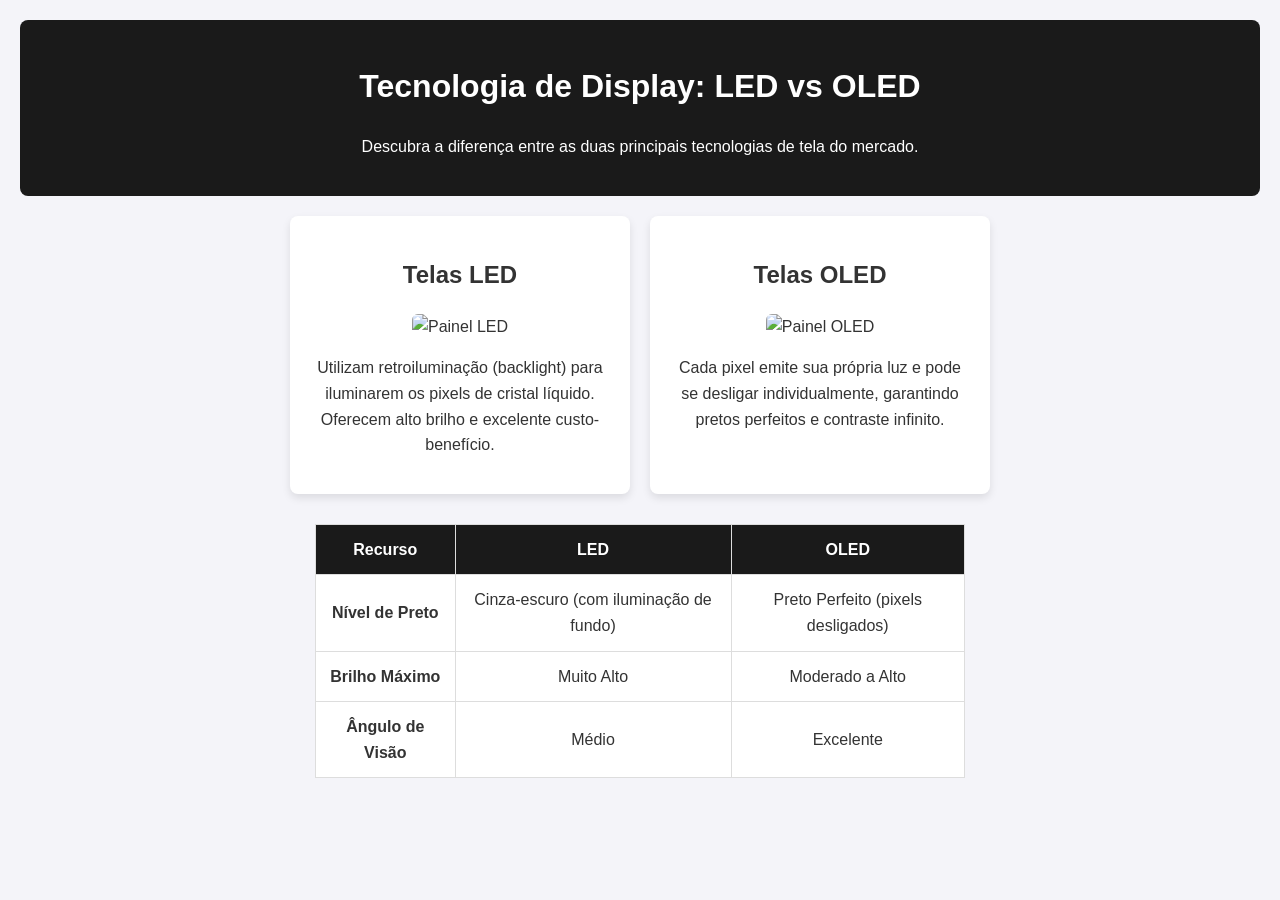
==== commit 3c7de4ad: "mk.." ====
--- a/index.html
+++ b/index.html
@@ -3,113 +3,114 @@
 <head>
     <meta charset="UTF-8">
     <meta name="viewport" content="width=device-width, initial-scale=1.0">
-    <title>Tecnologia LED vs OLED</title>
+    <title>LED vs OLED: Entenda as Diferenças</title>
     <style>
-        :root {
-            --primary: #2563eb;
-            --dark: #0f172a;
-            --light: #f8fafc;
-            --gray: #64748b;
-        }
         body {
-            font-family: system-ui, -apple-system, sans-serif;
+            font-family: Arial, sans-serif;
+            line-height: 1.6;
             margin: 0;
-            padding: 0;
-            background-color: var(--light);
-            color: var(--dark);
-            line-height: 1.6;
+            padding: 20px;
+            background-color: #f4f4f9;
+            color: #333;
         }
         header {
-            background: var(--dark);
+            text-align: center;
+            padding: 20px;
+            background-color: #1a1a1a;
+            color: #fff;
+            border-radius: 8px;
+        }
+        .container {
+            display: flex;
+            flex-wrap: wrap;
+            gap: 20px;
+            margin-top: 20px;
+            justify-content: center;
+        }
+        .card {
+            background: #fff;
+            border-radius: 8px;
+            box-shadow: 0 4px 8px rgba(0,0,0,0.1);
+            width: 300px;
+            padding: 20px;
+            text-align: center;
+        }
+        .card img {
+            max-width: 100%;
+            height: auto;
+            border-radius: 6px;
+        }
+        .comparison-table {
+            width: 100%;
+            max-width: 650px;
+            margin: 300px auto 0 auto;
+            margin-top: 30px;
+            border-collapse: collapse;
+            background: #fff;
+        }
+        .comparison-table th, .comparison-table td {
+            border: 1px solid #ddd;
+            padding: 12px;
+            text-align: center;
+        }
+        .comparison-table th {
+            background-color: #1a1a1a;
             color: white;
-            text-align: center;
-            padding: 3rem 1rem;
-        }
-        header h1 { margin: 0 0 0.5rem 0; font-size: 2.5rem; }
-        header p { color: var(--gray); font-size: 1.2rem; }
-        main {
-            max-width: 900px;
-            margin: 2rem auto;
-            padding: 0 1rem;
-        }
-        section {
-            background: white;
-            padding: 2rem;
-            margin-bottom: 1.5rem;
-            border-radius: 8px;
-            box-shadow: 0 4px 6px -1px rgb(0 0 0 / 0.1);
-        }
-        h2 { color: var(--primary); margin-top: 0; }
-        table {
-            width: 100%;
-            border-collapse: collapse;
-            margin-top: 1rem;
-        }
-        th, td {
-            padding: 12px;
-            text-align: left;
-            border-bottom: 1px solid #e2e8f0;
-        }
-        th { background-color: #f1f5f9; }
-        footer {
-            text-align: center;
-            padding: 1.5rem;
-            color: var(--gray);
-            font-size: 0.9rem;
         }
     </style>
 </head>
 <body>
+
     <header>
-        <h1>LED vs. OLED</h1>
-        <p>Entenda as diferenças entre as principais tecnologias de telas atuais</p>
+        <h1>Tecnologia de Display: LED vs OLED</h1>
+        <p>Descubra a diferença entre as duas principais tecnologias de tela do mercado.</p>
     </header>
-    <main>
-        <section>
-            <h2>O que é LED?</h2>
-            <p>A tecnologia <strong>LED</strong> (Light Emitting Diode) utiliza uma camada de retroiluminação traseira para iluminar os pixels de cristal líquido (LCD). É amplamente utilizada devido ao seu alto brilho e excelente custo-benefício no mercado.</p>
-        </section>
-        <section>
-            <h2>O que é OLED?</h2>
-            <p>A tecnologia <strong>OLED</strong> (Organic Light Emitting Diode) funciona com pixels auto-iluminados. Cada pixel gera sua própria luz e cor de forma independente, o que permite que sejam completamente desligados para produzir pretos absolutos e taxas de contraste infinitas.</p>
-        </section>
-        <section>
-            <h2>Comparativo Técnico</h2>
-            <table>
-                <thead>
-                    <tr>
-                        <th>Característica</th>
-                        <th>LED (LCD)</th>
-                        <th>OLED</th>
-                    </tr>
-                </thead>
-                <tbody>
-                    <tr>
-                        <td><strong>Nível de Preto</strong></td>
-                        <td>Cinza escuro (vazamento de luz)</td>
-                        <td>Preto absoluto (pixel desligado)</td>
-                    </tr>
-                    <tr>
-                        <td><strong>Contraste</strong></td>
-                        <td>Alto, mas limitado pela retroiluminação</td>
-                        <td>Infinito</td>
-                    </tr>
-                    <tr>
-                        <td><strong>Brilho Máximo</strong></td>
-                        <td>Geralmente mais alto em cenas claras prolongadas</td>
-                        <td>Moderado a alto</td>
-                    </tr>
-                    <tr>
-                        <td><strong>Espessura do Painel</strong></td>
-                        <td>Mais espesso devido ao painel de luz traseiro</td>
-                        <td>Ultra-fino</td>
-                    </tr>
-                </tbody>
-            </table>
-        </section>
-    </main>
-    <footer>
-        <p>&copy; 2026 Guia de Tecnologias de Tela.</p>
-    </footer>
+
+    <div class="container">
+        <!-- Card LED -->
+        <div class="card">
+            <h2>Telas LED</h2>
+            <!-- Substitua o link abaixo pela URL da sua imagem -->
+            <img src="https://via.placeholder.com/300x200?text=Painel+LED" alt="Painel LED">
+            <p>Utilizam retroiluminação (backlight) para iluminarem os pixels de cristal líquido. Oferecem alto brilho e excelente custo-benefício.</p>
+        </div>
+
+        <!-- Card OLED -->
+        <div class="card">
+            <h2>Telas OLED</h2>
+            <!-- Substitua o link abaixo pela URL da sua imagem -->
+            <img src="https://via.placeholder.com/300x200?text=Painel+OLED" alt="Painel OLED">
+            <p>Cada pixel emite sua própria luz e pode se desligar individualmente, garantindo pretos perfeitos e contraste infinito.</p>
+        </div>
+    </div>
+
+    <!-- Tabela Comparativa -->
+    <table class="comparison-table">
+        <thead>
+            <tr>
+                <th>Recurso</th>
+                <th>LED</th>
+                <th>OLED</th>
+            </tr>
+        </thead>
+        <tbody>
+            <tr>
+                <td><strong>Nível de Preto</strong></td>
+                <td>Cinza-escuro (com iluminação de fundo)</td>
+                <td>Preto Perfeito (pixels desligados)</td>
+            </tr>
+            <tr>
+                <td><strong>Brilho Máximo</strong></td>
+                <td>Muito Alto</td>
+                <td>Moderado a Alto</td>
+            </tr>
+            <tr>
+                <td><strong>Ângulo de Visão</strong></td>
+                <td>Médio</td>
+                <td>Excelente</td>
+            </tr>
+        </tbody>
+    </table>
+
 </body>
 </html>
